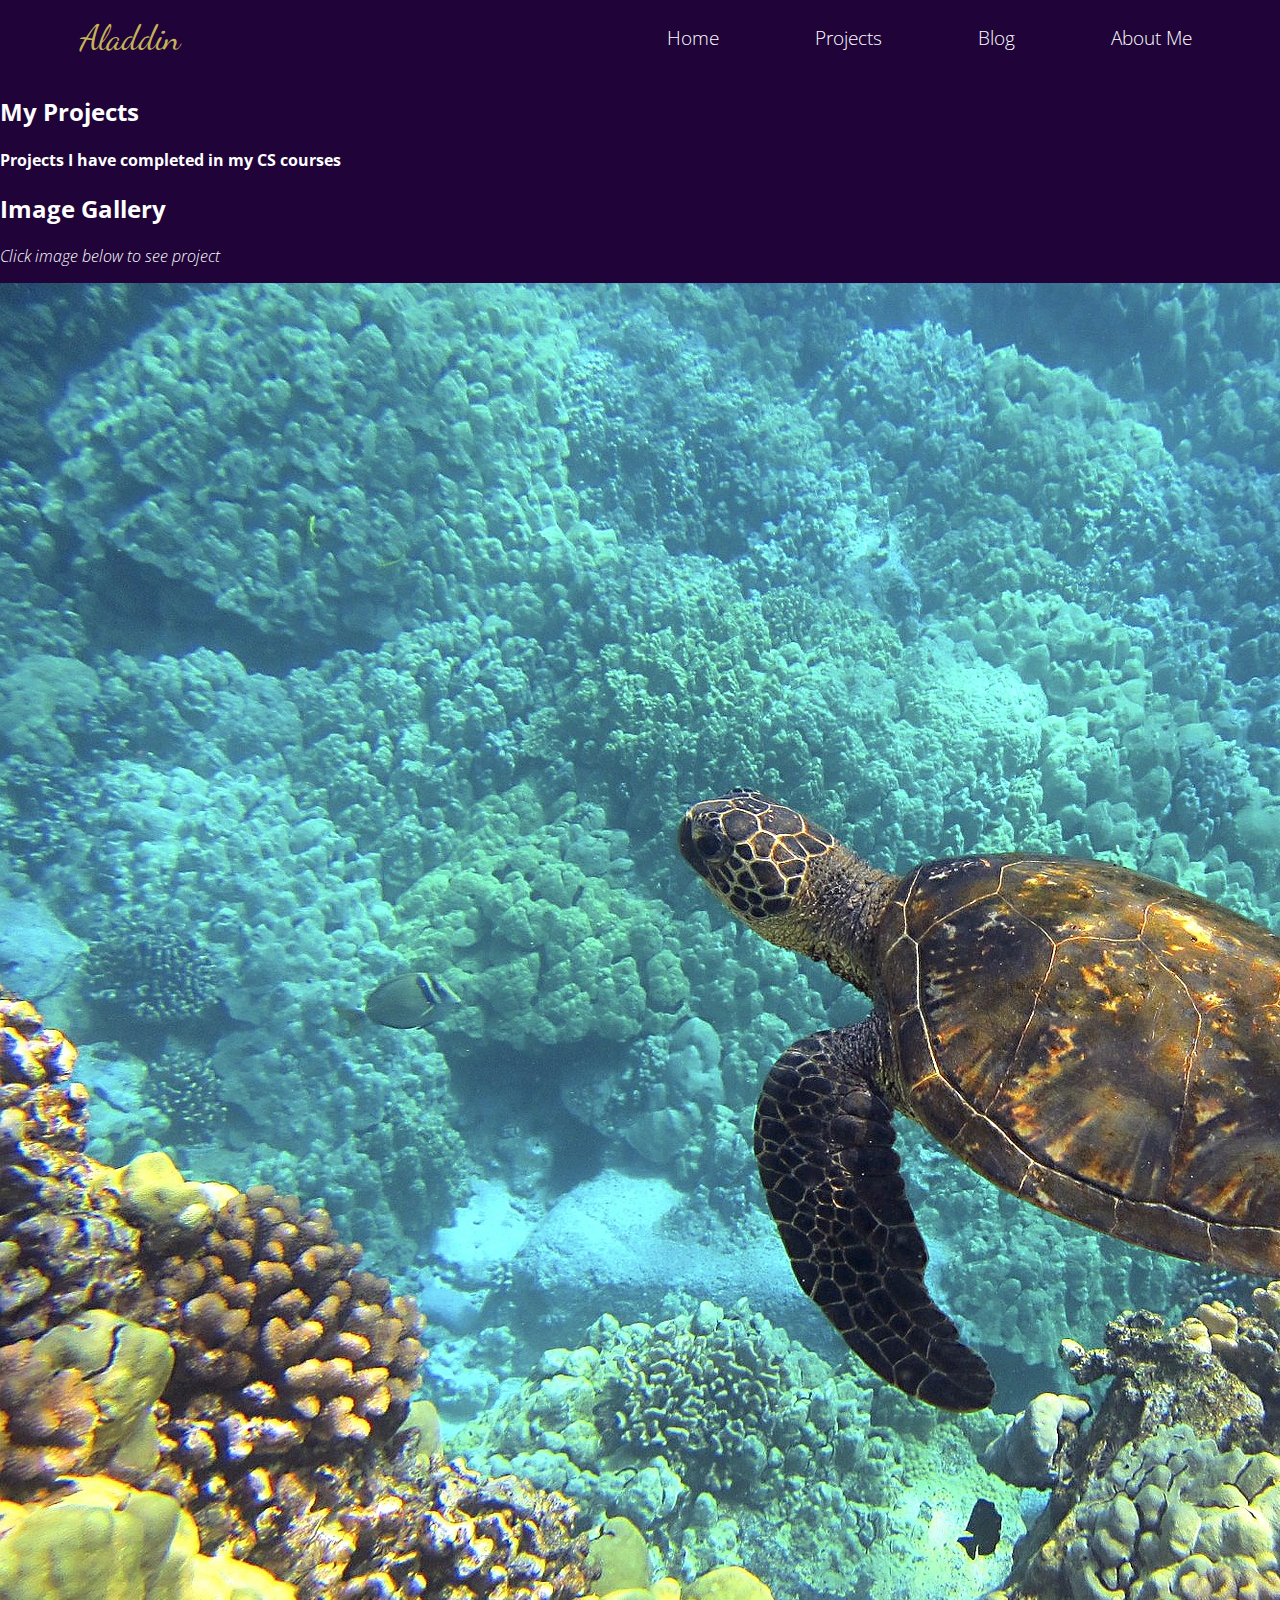
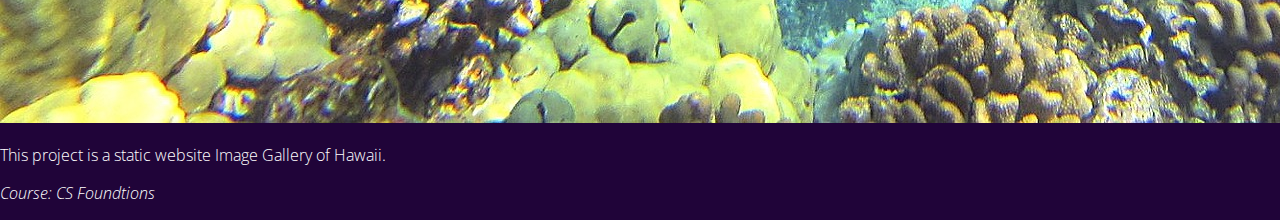
==== projects.html @ 94a71e59 "Complete Through 4.07" ====
<!DOCTYPE html>
<html lang="en">
<head> 
    <meta charset="UTF-8">
    <meta name="viewport" content="width=device-width, initial-scale=1.0">
    <meta http-equiv="X-UA-Compatible" content="ie=edge">
    <link rel="stylesheet" href="style.css" type="text/css" />
    <link rel="stylesheet" href="nav.css" type="text/css" />
    <link rel="stylesheet" href="https://cdnjs.cloudflare.com/ajax/libs/font-awesome/6.2.0/css/all.min.css" integrity="sha512-xh6O/CkQoPOWDdYTDqeRdPCVd1SpvCA9XXcUnZS2FmJNp1coAFzvtCN9BmamE+4aHK8yyUHUSCcJHgXloTyT2A==" crossorigin="anonymous" referrerpolicy="no-referrer" />
    <title>Aladdin's Projects</title>
</head>
<body>
    
     <!-- Navagation Menu -->
    <nav class="navbar">
        <!-- logo -->
        <div class="logo">Aladdin</div>
        <!-- hamburger toggle -->
        <a href="#" class="toggle-button">
            <span class="bar"></span>
            <span class="bar"></span>
            <span class="bar"></span>
        </a> 
        <!-- page navigation links -->
        <div class="navbar-links">
            <ul>
                <li><a href="index.html">Home</a></li>
                <li><a href="projects.html">Projects</a></li>
                <li><a href="blog.html">Blog</a></li>
                <li><a href="aboutMe.html">About Me</a></li>
            </ul> <!-- Close ul list -->
        </div> <!-- Close navbar links class -->
    </nav> <!-- Close navbar class -->
    
      <!-- Project Header -->
     <header class="projectsHeader">
         <h2>My Projects</h2>
        <h4>Projects I have completed in my CS courses</h4> 
     </header>
     
         <!-- Project Cards -->
         <section class="projectGallery">
             
             <div class="projectCard">
                 <h2>Image Gallery</h2>
                 <p><em>Click image below to see project</em></p>
                 <a href="https://csf2223.github.io/imagegallery-GraffamSophia/"><img src="assets/sea-turtle-547162_1920.jpg"></img></a>
                 <p>This project is a static website Image Gallery of Hawaii.</p>
                 <p><em>Course: CS Foundtions</em></p>
                 <div class="projectIcons">
                     <div class="gitHubRepo">
                         <a href="#"><i class="fa-solid fa-file"></i></a>
                     </div>
                        <div class="gitHubRepo">
                         <a href="https://github.com/CSF2223/imagegallery-GraffamSophia"><i class="fa-brands fa-github"></i></a>
                 </div>
             </div>
             
         </section>
    
   
    <script type="text/javascript" src="script.js"></script>
</body>
</html>
---- style.css ----
/*
Color Palette
background color: #200439
primary: #512C73
secondary: #361356
tertiary: #6F4D8F
accent: #9277AC
vegasGold: #c5b358
white: #fff
black: #000  
*/

html{
    /*if we add padding or border onto an element it does not affect the width of the element*/
    box-sizing: border-box;
}

body {
    margin: 0;
    padding: 0;
    font-family: 'Open Sans', sans-serif;
    font-weight: 300;
    background-color: #200439;
    color: #fff;
}

.hero {
    display: flex;
    flex-direction: column;
    justify-content: space-evenly;
    align-items: center;
}

.heroImage {
    padding: 2rem;
}

.heroImage img {
    border-radius: 6rem;
    box-shadow: 10px 10px #000;
    width: 100%;
    height: auto;
}

.heroText {
    font-size: 0.7rem;
    padding-bottom: 2rem;
    text-align: center;
    letter-spacing: 5px;
}

.heroName {
    color:#c5b358;
    font-size: 2.5rem;
    text-transform: uppercase;
}

.heroTextTop {
    padding: 1rem;
}

.heroTextBottom {
    padding: 1rem;
}

.heroButton {
    margin: 2rem;
}

.button {
    background-color: #fff;
    padding: 1rem;
    border: 1px solid #9277AC;
    border-radius: 25px;
    font-size: 0.85rem;
    font-weight: 700;
    color: #200439;
    text-decoration: none;
    box-shadow: 8px 8px 4px #000;
}

.button:hover {
    background-color: #361356;
    color: #c5b358;
    transform: scale(1.5);
    /* (150% zoom - Note: if the zoom is to large, it will go outside of the viewport)*/
}

@media (min-width: 800px) {
    .hero {
        flex-direction: row;
        justify-content: space-evenly;
        align-items: center;
        height: 90vh;
    }

    .heroText { 
        font-size: 1rem;
    }

    .heroName {
        font-size: 3.5rem;
    }

    .button { 
        font-size: 1.1rem;
    }
}
---- nav.css ----
/*
Color Palette
background color: #200439
primary: #512C73
secondary: #361356
tertiary: #6F4D8F
accent: #9277AC
vegasGold: #c5b358
white: #fff
black: #000  
*/

@import url('https://fonts.googleapis.com/css2?family=Dancing+Script:wght@400;700&display=swap');
@import url('https://fonts.googleapis.com/css2?family=Dancing+Script:wght@400;700&family=Open+Sans:wght@300;400;600;700&display=swap');

.navbar {
    display: flex;
    justify-content: space-between;
    align-items: center;
    padding: 0 2.5rem;
}

.logo {
    font-size: 2.2rem;
    margin: 0.75rem 2.5rem;
    color: #c5b358;
    font-family:'Dancing Script', cursive;
}

.navbar-links ul {
    margin: 0;
    padding: 0;
    display: flex;
}

.navbar-links li {
    list-style: none;
    padding: 1rem;
    font-size: 1.2rem;
}

.navbar-links li a {
    text-decoration: none;
    color: #fff;
    padding: 0.5rem 2rem;
    display: block;
}

.navbar-links li:hover {
    background-color: #361356;
}

.toggle-button {
    position: absolute;
    top: 1.5rem;
    right: 1.5rem;
    display: none;
    flex-direction: column;
    justify-content: space-between;
    width: 30px;
    height: 20px;
}

.toggle-button .bar {
    height: 3px;
    width: 100%;
    background-color: #fff;
    border-radius: 10px;
}


@media (max-width: 800px){
    .toggle-button {
        display: flex;
}

.navbar-links { 
    display: none;
    width: 100%;
}

.navbar {
    flex-direction: column;
    align-items: flex-start;
}

.navbar-links ul {
    width: 100%;
    flex-direction: column;
}

.navbar-links li { 
    text-align: center;
}

.navbar-links.active { 
    display: flex;
}
}
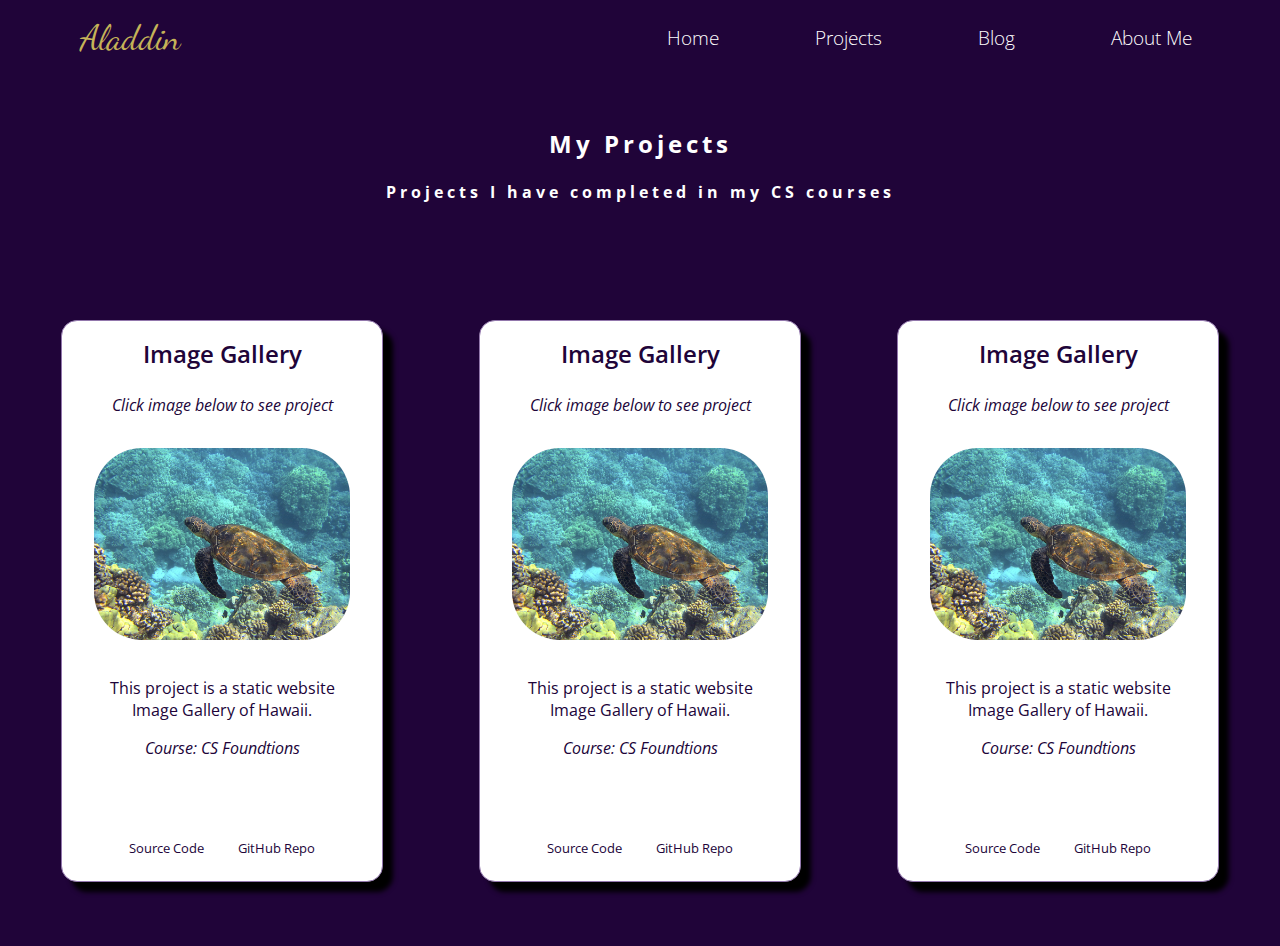
==== commit 65df6385: "complete through 4.08" ====
--- a/projects.html
+++ b/projects.html
@@ -49,12 +49,51 @@
                  <p><em>Course: CS Foundtions</em></p>
                  <div class="projectIcons">
                      <div class="gitHubRepo">
-                         <a href="#"><i class="fa-solid fa-file"></i></a>
+                         <a href="assets/ImageGalleryCode.pdf"><i class="fa-solid fa-file"></i></a>
+                         <p>Source Code</p>
                      </div>
-                        <div class="gitHubRepo">
+                      <div class="gitHubRepo">
                          <a href="https://github.com/CSF2223/imagegallery-GraffamSophia"><i class="fa-brands fa-github"></i></a>
+                         <p>GitHub Repo</p>
                  </div>
-             </div>
+             </div> 
+        </div><!-- Close project cards 1 -->
+        
+         <div class="projectCard">
+                 <h2>Image Gallery</h2>
+                 <p><em>Click image below to see project</em></p>
+                 <a href="https://csf2223.github.io/imagegallery-GraffamSophia/"><img src="assets/sea-turtle-547162_1920.jpg"></img></a>
+                 <p>This project is a static website Image Gallery of Hawaii.</p>
+                 <p><em>Course: CS Foundtions</em></p>
+                 <div class="projectIcons">
+                     <div class="gitHubRepo">
+                         <a href="assets/ImageGalleryCode.pdf"><i class="fa-solid fa-file"></i></a>
+                         <p>Source Code</p>
+                     </div>
+                      <div class="gitHubRepo">
+                         <a href="https://github.com/CSF2223/imagegallery-GraffamSophia"><i class="fa-brands fa-github"></i></a>
+                         <p>GitHub Repo</p>
+                 </div>
+             </div> 
+        </div><!-- Close project cards 2 -->
+        
+         <div class="projectCard">
+                 <h2>Image Gallery</h2>
+                 <p><em>Click image below to see project</em></p>
+                 <a href="https://csf2223.github.io/imagegallery-GraffamSophia/"><img src="assets/sea-turtle-547162_1920.jpg"></img></a>
+                 <p>This project is a static website Image Gallery of Hawaii.</p>
+                 <p><em>Course: CS Foundtions</em></p>
+                 <div class="projectIcons">
+                     <div class="gitHubRepo">
+                         <a href="assets/ImageGalleryCode.pdf"><i class="fa-solid fa-file"></i></a>
+                         <p>Source Code</p>
+                     </div>
+                      <div class="gitHubRepo">
+                         <a href="https://github.com/CSF2223/imagegallery-GraffamSophia"><i class="fa-brands fa-github"></i></a>
+                         <p>GitHub Repo</p>
+                 </div>
+             </div> 
+        </div><!-- Close project cards 3 -->
              
          </section>
     
--- a/style.css
+++ b/style.css
@@ -86,6 +86,65 @@
     /* (150% zoom - Note: if the zoom is to large, it will go outside of the viewport)*/
 }
 
+.projectsHeader {
+    margin: 1.5rem 3rem;
+    text-align: center;
+    padding: 0.5rem;
+    letter-spacing: 4px;
+}
+
+.projectCard {
+    background-color: #fff;
+    color: #200439;
+    margin: 4rem 3rem;
+    padding: 0.5rem 2rem;
+    text-align: center;
+    border: 1px solid #9277AC;
+    border-radius: 1rem;
+    box-shadow: 10px 10px 5px #000;
+}
+
+.projectCard img {
+    width: 100%;
+    height: auto;
+    border-radius: 3rem;
+    margin: 1rem 0;
+}
+
+.projectCard h2 {
+    margin: 0.5rem 1rem 1.5rem 1rem;
+    font-weight: 600;
+}
+
+.projectCard p {
+    font-size: 1rem;
+    font-weight: 400;
+}
+
+.projectIcons {
+    display: flex;
+    justify-content: space-evenly;
+    font-size: 1.2rem;
+    margin-top: 2rem
+}
+
+.projectIcons p {
+   margin: 0 0 1rem 0;
+   font-size: 0.8rem;
+}
+
+.fa-github {
+    font-size: 2.2rem;
+    padding: 1.5rem;
+}
+
+.fa-file {
+    font-size: 2.2rem;
+    padding: 1.5rem;
+}
+
+
+
 @media (min-width: 800px) {
     .hero {
         flex-direction: row;
@@ -105,4 +164,15 @@
     .button { 
         font-size: 1.1rem;
     }
+    
+    .projectGallery {
+        display: flex;
+        flex-direction: row;
+        justify-content: center;
+        flex-wrap: wrap;
+    }
+    
+    .projectCard { 
+        max-width: 20%;
+    }
 }
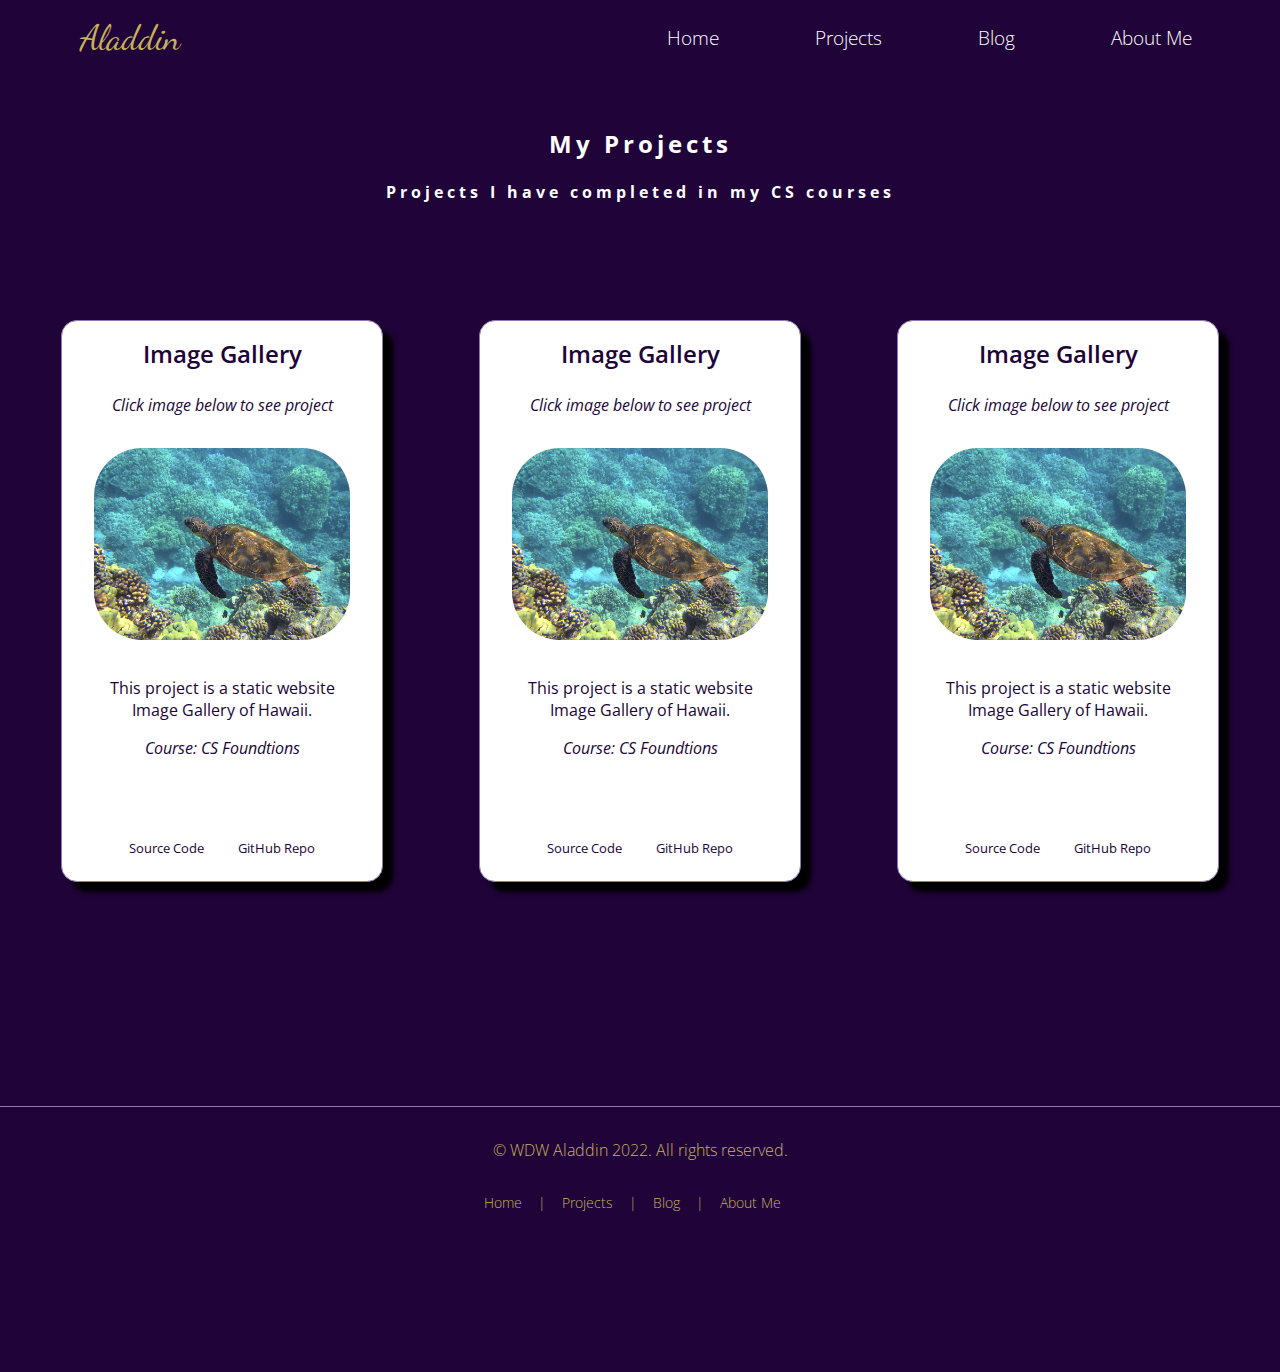
==== commit e445e9f8: "Submit for grading" ====
--- a/projects.html
+++ b/projects.html
@@ -95,7 +95,19 @@
              </div> 
         </div><!-- Close project cards 3 -->
              
-         </section>
+         </section> <!-- Close projectGallery Class -->
+         
+         <footer>
+         <p class="copyright">&copy; WDW Aladdin 2022. All rights reserved.</p>
+         <ul class="bottomNav">
+             <li><a href="index.html">Home</a></li>
+             <li class-"divider">|</li>
+             <li><a href="projects.html">Projects</a></li>
+             <li class-"divider">|</li>
+             <li><a href="blog.html">Blog</a></li>
+             <li class-"divider">|</li>
+             <li><a href="aboutMe.html">About Me</a></li>
+             <li class-"divider"></li>
     
    
     <script type="text/javascript" src="script.js"></script>
--- a/style.css
+++ b/style.css
@@ -143,7 +143,29 @@
     padding: 1.5rem;
 }
 
-
+footer {
+    text-align: center;
+    color: #c5b358;
+    margin: 10rem 0;
+    border-top: 1px solid #9277AC;
+}
+
+.copyright {
+    margin: 1rem;
+    padding: 1rem;
+    font-size: 1rem;
+    color: #c5b358;
+    display: block;
+}
+
+.filler {
+    display: flex;
+    flex-direction: column;
+    justify-content: center;
+    align-items: center;
+    margin: 0;
+    height: 80vh;
+}
 
 @media (min-width: 800px) {
     .hero {
--- a/nav.css
+++ b/nav.css
@@ -68,6 +68,26 @@
     border-radius: 10px;
 }
 
+.bottomNav {
+    margin: 0;
+    padding: 0;
+    display: flex;
+    justify-content: center;
+    align-items: center;
+}
+
+.bottomNav li {
+    list-style: none;
+    font-size: 0.9rem;
+    padding: 0 0.5rem;
+}
+
+.bottomNav li a {
+    text-decoration: none;
+    color: #c5b358;
+    display: block;
+}
+
 
 @media (max-width: 800px){
     .toggle-button {
